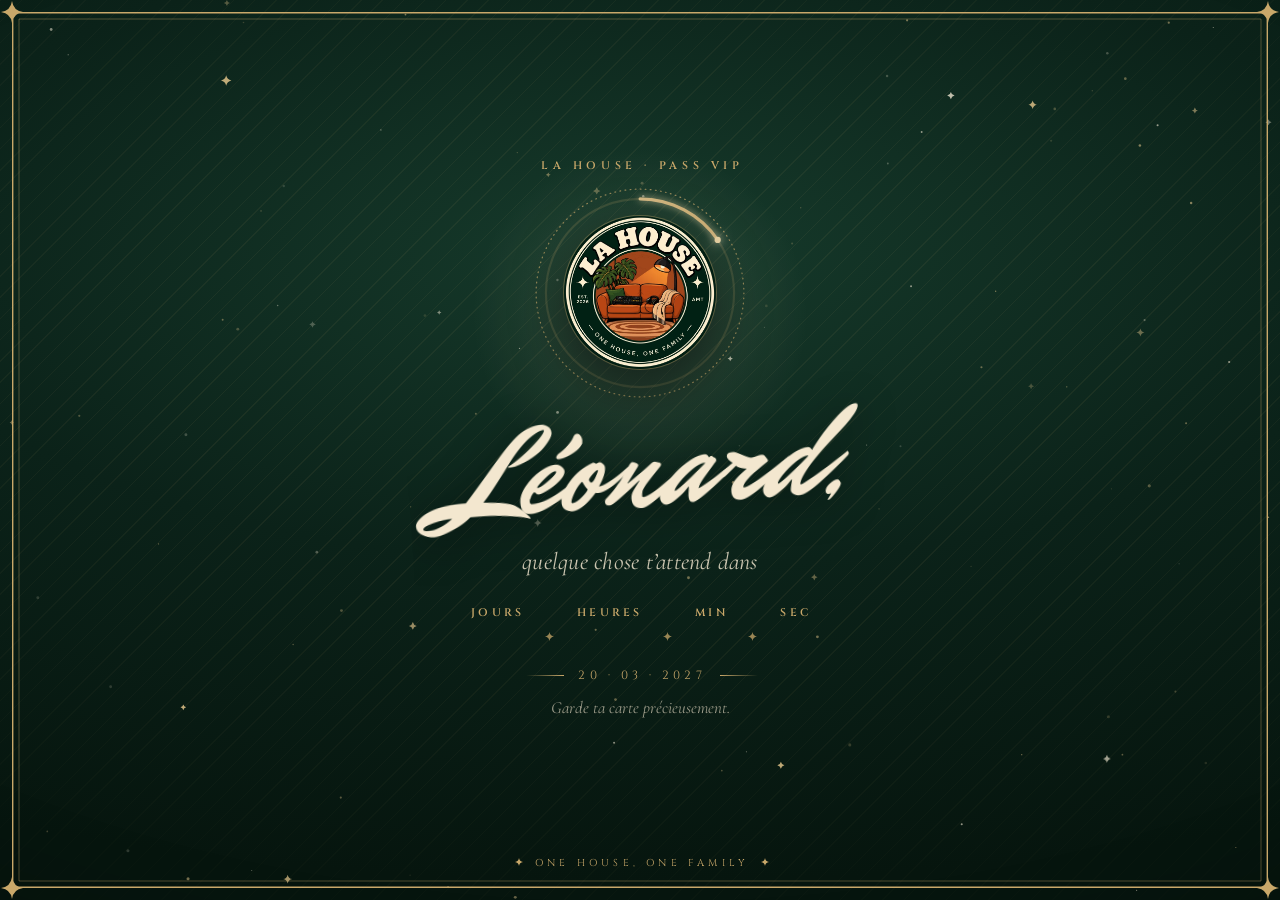
==== leonard/index.html @ ac660f89 "Compte à rebours LA HOUSE (Zacharie et Léonard) Co-Authored-By: Claude Opus 5.5 <noreply@anthropic.c" ====
<!doctype html>
<html lang="fr">
<head>
<meta charset="utf-8">
<meta name="viewport" content="width=device-width, initial-scale=1, viewport-fit=cover">
<meta name="theme-color" content="#0b2219">
<meta name="robots" content="noindex">
<title>LA HOUSE · Léonard</title>
<meta property="og:title" content="LA HOUSE · Pass VIP">
<meta property="og:description" content="Un jour, tu sauras.">
<link rel="icon" href="../assets/star.svg" type="image/svg+xml">
<link rel="apple-touch-icon" href="../assets/apple-touch-icon.png">
<link rel="preconnect" href="https://fonts.googleapis.com">
<link rel="preconnect" href="https://fonts.gstatic.com" crossorigin>
<link rel="stylesheet" href="https://fonts.googleapis.com/css2?family=Cinzel:wght@400;600;700&family=Cormorant+Garamond:ital,wght@0,400;0,500;0,600;1,400;1,500&family=Mr+Dafoe&display=swap">
<link rel="stylesheet" href="../assets/style.css">
<link rel="preload" as="image" href="../assets/logo.webp">
</head>
<body>
<div class="stripes"></div>
<canvas id="sky" aria-hidden="true"></canvas>
<div class="glow"></div>
<div class="vignette"></div>
<div class="frame" aria-hidden="true">
  <svg><rect class="r1" pathLength="1"/><rect class="r2" pathLength="1"/></svg>
  <span class="corner tl"></span><span class="corner tr"></span><span class="corner bl"></span><span class="corner br"></span>
</div>

<main class="stage">
  <p class="kicker rv" style="--d:.2s">La House · Pass VIP</p>

  <div class="emblem">
    <div class="halo"></div>
    <svg class="ring" viewBox="0 0 100 100" aria-hidden="true">
      <defs><linearGradient id="goldGrad" x1="0" y1="0" x2="1" y2="1"><stop offset="0" stop-color="#fff3d6"/><stop offset="1" stop-color="#c9a86a"/></linearGradient></defs>
      <circle class="dots" cx="50" cy="50" r="53"/>
      <circle class="track" cx="50" cy="50" r="48"/>
      <circle class="prog" cx="50" cy="50" r="48" pathLength="100"/>
      <circle class="spark" cx="50" cy="2" r="1.6"/>
    </svg>
    <img src="../assets/logo.webp" alt="LA HOUSE" width="600" height="600">
  </div>

  <h1 class="name">Léonard,</h1>
  <p class="lead rv" style="--d:2.2s">quelque chose t’attend dans</p>

  <div class="countdown rv" style="--d:1.4s" role="timer" aria-label="Compte à rebours jusqu'au 20 mars 2027">
    <div class="unit d"><div class="num"></div><span class="lbl">Jours</span></div>
    <span class="sep"></span>
    <div class="unit h"><div class="num"></div><span class="lbl">Heures</span></div>
    <span class="sep"></span>
    <div class="unit m"><div class="num"></div><span class="lbl">Min</span></div>
    <span class="sep"></span>
    <div class="unit s"><div class="num"></div><span class="lbl">Sec</span></div>
  </div>

  <p class="open">C'est l'heure.<small>Reviens très vite ici…</small></p>

  <p class="date rv" style="--d:2.5s">20 · 03 · 2027</p>
  <p class="hint rv" style="--d:2.8s">Garde ta carte précieusement.</p>
</main>

<p class="motto rv" style="--d:3s"><i></i>One house, one family<i></i></p>

<script src="../assets/config.js"></script>
<script src="../assets/app.js"></script>
</body>
</html>
---- assets/style.css ----
:root {
  --g0: #06150e;
  --g1: #0b2219;
  --g2: #0f2a1f;
  --gold: #c9a86a;
  --gold-l: #ecd6a6;
  --cream: #f3e7cf;
  --ease: cubic-bezier(.2, .8, .2, 1);
}

*, *::before, *::after { box-sizing: border-box; }

html { background: var(--g0); }

body {
  margin: 0;
  min-height: 100vh;
  min-height: 100svh;
  overflow-x: hidden;
  overscroll-behavior: none;
  color: var(--cream);
  font-family: "Cormorant Garamond", Georgia, serif;
  background:
    radial-gradient(120% 70% at 50% 28%, #163a2b 0%, var(--g1) 50%, var(--g0) 100%) fixed;
  -webkit-tap-highlight-color: transparent;
  -webkit-font-smoothing: antialiased;
  user-select: none;
  -webkit-user-select: none;
}

/* ---------- Décor ---------- */

#sky, .stripes, .glow, .frame, .vignette {
  position: fixed;
  inset: 0;
  pointer-events: none;
}

#sky { z-index: 1; width: 100%; height: 100%; }

.stripes {
  z-index: 0;
  background: repeating-linear-gradient(135deg, rgba(201, 168, 106, .07) 0 1px, transparent 1px 15px);
  background-size: 200% 200%;
  -webkit-mask-image: radial-gradient(120% 90% at 50% 40%, #000 30%, transparent 85%);
  mask-image: radial-gradient(120% 90% at 50% 40%, #000 30%, transparent 85%);
  animation: drift 60s linear infinite;
}

@keyframes drift { to { background-position: 212px 212px; } }

.glow {
  z-index: 1;
  background: radial-gradient(circle 240px at var(--x, 50%) var(--y, 35%), rgba(236, 214, 166, .15), transparent 70%);
  mix-blend-mode: screen;
}

.vignette {
  z-index: 3;
  background: radial-gradient(140% 100% at 50% 45%, transparent 55%, rgba(0, 0, 0, .45) 100%);
}

.frame {
  z-index: 4;
  inset: calc(12px + env(safe-area-inset-top)) calc(12px + env(safe-area-inset-right)) calc(12px + env(safe-area-inset-bottom)) calc(12px + env(safe-area-inset-left));
}

.frame svg { width: 100%; height: 100%; display: block; overflow: visible; }

.frame rect {
  fill: none;
  stroke: var(--gold);
  stroke-dasharray: 1;
  stroke-dashoffset: 1;
}

.frame .r1 { stroke-width: 1.4; }
.frame .r2 { stroke-width: .6; opacity: .6; }

.go .frame rect { animation: draw 1.8s var(--ease) forwards; }
.go .frame .r2 { animation-delay: .25s; }

@keyframes draw { to { stroke-dashoffset: 0; } }

.corner {
  position: absolute;
  width: 22px;
  height: 22px;
  margin: -11px;
  color: var(--gold);
  transform: scale(0) rotate(-90deg);
}

.corner svg { width: 100%; height: 100%; display: block; }
.corner.tl { top: 0; left: 0; }
.corner.tr { top: 0; right: 0; }
.corner.bl { bottom: 0; left: 0; }
.corner.br { bottom: 0; right: 0; }

.go .corner { animation: pop .9s var(--ease) 1.3s forwards; }

@keyframes pop { to { transform: scale(1) rotate(0); } }

/* ---------- Scène ---------- */

.stage {
  position: relative;
  z-index: 5;
  min-height: 100vh;
  min-height: 100svh;
  display: flex;
  flex-direction: column;
  align-items: center;
  justify-content: center;
  text-align: center;
  padding: calc(54px + env(safe-area-inset-top)) 30px calc(78px + env(safe-area-inset-bottom));
}

.rv { opacity: 0; transform: translateY(16px); filter: blur(8px); }

.go .rv { animation: rise 1.2s var(--ease) var(--d, 0s) forwards; }

@keyframes rise { to { opacity: 1; transform: none; filter: blur(0); } }

.kicker {
  margin: 0 0 22px;
  font-family: "Cinzel", serif;
  font-size: 11px;
  font-weight: 600;
  letter-spacing: .42em;
  text-transform: uppercase;
  color: var(--gold);
  padding-left: .42em;
}

/* Emblème */

.emblem {
  position: relative;
  width: min(42vw, 196px);
  aspect-ratio: 1;
  margin-bottom: 6px;
}

.emblem img {
  position: absolute;
  inset: 11%;
  width: 78%;
  height: 78%;
  border-radius: 50%;
  box-shadow: 0 0 0 1px rgba(201, 168, 106, .35), 0 18px 50px rgba(0, 0, 0, .5);
}

.go .emblem img { animation: emblemIn 1.6s var(--ease) .35s both, float 6s ease-in-out 2s infinite; }

@keyframes emblemIn {
  from { transform: scale(.6) rotate(-25deg); opacity: 0; filter: blur(10px) brightness(2); }
  to { transform: none; opacity: 1; filter: none; }
}

@keyframes float { 50% { transform: translateY(-5px); } }

.halo {
  position: absolute;
  inset: -18%;
  border-radius: 50%;
  background: radial-gradient(circle, rgba(236, 214, 166, .28) 0%, rgba(201, 168, 106, .08) 40%, transparent 68%);
  opacity: 0;
}

.go .halo { animation: halo 4s ease-in-out 1s infinite; }

@keyframes halo { 0%, 100% { opacity: .55; transform: scale(.94); } 50% { opacity: 1; transform: scale(1.04); } }

.ring { position: absolute; inset: 0; width: 100%; height: 100%; overflow: visible; }

.ring .dots {
  fill: none;
  stroke: var(--gold);
  stroke-width: .6;
  stroke-dasharray: .4 2.2;
  stroke-linecap: round;
  opacity: .7;
  transform-origin: 50% 50%;
  animation: spin 50s linear infinite;
}

.ring .track { fill: none; stroke: rgba(201, 168, 106, .18); stroke-width: 1.1; }

.ring .prog {
  fill: none;
  stroke: url(#goldGrad);
  stroke-width: 1.6;
  stroke-linecap: round;
  stroke-dasharray: 100;
  stroke-dashoffset: 100;
  transform: rotate(-90deg);
  transform-origin: 50% 50%;
  transition: stroke-dashoffset 2.6s var(--ease) 1.2s;
  filter: drop-shadow(0 0 2px rgba(236, 214, 166, .8));
}

.ring .spark { fill: var(--gold-l); filter: drop-shadow(0 0 3px #fff3d6); opacity: 0; transition: opacity .6s 3.6s; }
.go .ring .spark { opacity: 1; }

@keyframes spin { to { transform: rotate(360deg); } }

/* Prénom */

.name {
  margin: 4px 0 0;
  font-family: "Mr Dafoe", cursive;
  font-weight: 400;
  font-size: clamp(66px, 20vw, 128px);
  line-height: 1.05;
  padding: 0 .25em .08em;
  transform: rotate(-4deg);
  background: linear-gradient(105deg, var(--cream) 0%, var(--cream) 42%, #fff8e6 48%, var(--gold-l) 52%, var(--cream) 58%, var(--cream) 100%);
  background-size: 300% 100%;
  background-position: 100% 0;
  -webkit-background-clip: text;
  background-clip: text;
  color: transparent;
  clip-path: inset(-20% 100% -20% 0);
  filter: drop-shadow(0 6px 22px rgba(0, 0, 0, .45));
}

.go .name {
  animation: write 1.7s cubic-bezier(.6, .1, .3, 1) .9s forwards, shine 5s ease-in-out 3s infinite;
}

@keyframes write { to { clip-path: inset(-20% -10% -20% 0); } }
@keyframes shine { 0% { background-position: 100% 0; } 45%, 100% { background-position: 0 0; } }

.lead {
  margin: 2px 0 20px;
  font-style: italic;
  font-size: clamp(19px, 5.2vw, 24px);
  color: rgba(243, 231, 207, .82);
  letter-spacing: .01em;
}

/* Compte à rebours */

.countdown { display: flex; align-items: flex-start; justify-content: center; gap: clamp(4px, 2vw, 20px); }

.unit { display: flex; flex-direction: column; align-items: center; min-width: 0; }

.num {
  display: flex;
  font-family: "Cormorant Garamond", Georgia, serif;
  font-weight: 500;
  font-size: clamp(36px, 11.2vw, 82px);
  line-height: 1;
  font-variant-numeric: lining-nums tabular-nums;
}

.digit {
  position: relative;
  width: .56em;
  height: 1.08em;
  overflow: hidden;
  -webkit-mask-image: linear-gradient(transparent 0, #000 22%, #000 78%, transparent 100%);
  mask-image: linear-gradient(transparent 0, #000 22%, #000 78%, transparent 100%);
}

.digit span {
  position: absolute;
  inset: 0;
  display: flex;
  align-items: center;
  justify-content: center;
  background: linear-gradient(180deg, #fffaf0 10%, var(--cream) 45%, var(--gold-l) 100%);
  -webkit-background-clip: text;
  background-clip: text;
  color: transparent;
}

.digit .in { animation: dIn .62s var(--ease) both; }
.digit .out { animation: dOut .55s var(--ease) both; }
.digit .in.fast { animation-duration: .14s; }
.digit .out.fast { animation-duration: .12s; }

@keyframes dIn { from { transform: translateY(-75%) scaleY(1.2); opacity: 0; filter: blur(5px); } }
@keyframes dOut { to { transform: translateY(70%) scaleY(1.2); opacity: 0; filter: blur(5px); } }

.lbl {
  margin-top: 9px;
  font-family: "Cinzel", serif;
  font-size: clamp(9px, 2.5vw, 11px);
  font-weight: 600;
  letter-spacing: .3em;
  padding-left: .3em;
  text-transform: uppercase;
  color: var(--gold);
}

.sep {
  width: 9px;
  height: 9px;
  margin-top: clamp(18px, 5.4vw, 36px);
  color: var(--gold);
  opacity: .75;
  flex: none;
}

.sep svg { display: block; width: 100%; height: 100%; }

.unit.s .lbl { transition: color .3s, text-shadow .3s; }
.unit.s.beat .lbl { color: var(--gold-l); text-shadow: 0 0 10px rgba(236, 214, 166, .9); transition: none; }

.date {
  display: flex;
  align-items: center;
  gap: 14px;
  margin: 26px 0 0;
  font-family: "Cinzel", serif;
  font-size: 12px;
  letter-spacing: .34em;
  padding-left: .34em;
  color: var(--gold);
}

.date::before, .date::after { content: ""; width: 38px; height: 1px; background: linear-gradient(90deg, transparent, var(--gold)); }
.date::after { transform: scaleX(-1); }

.hint {
  margin: 14px 0 0;
  font-style: italic;
  font-size: 17px;
  color: rgba(243, 231, 207, .62);
}

/* Devise */

.motto {
  position: fixed;
  z-index: 5;
  left: 0;
  right: 0;
  bottom: calc(30px + env(safe-area-inset-bottom));
  display: flex;
  justify-content: center;
  align-items: center;
  gap: 12px;
  margin: 0;
  font-family: "Cinzel", serif;
  font-size: 10px;
  letter-spacing: .42em;
  padding-left: .42em;
  text-transform: uppercase;
  color: var(--gold);
}

.motto svg { width: 8px; height: 8px; }

/* Arrivée à zéro */

.open { display: none; }
.is-open .open { display: block; }
.is-open .countdown, .is-open .lead, .is-open .hint { display: none; }

.open {
  margin: 4px 0 0;
  font-family: "Cormorant Garamond", serif;
  font-weight: 500;
  font-size: clamp(40px, 11vw, 70px);
  line-height: 1.05;
  background: linear-gradient(180deg, #fffaf0, var(--gold-l));
  -webkit-background-clip: text;
  background-clip: text;
  color: transparent;
}

.open small { display: block; margin-top: 12px; font-size: .36em; font-style: italic; color: var(--cream); -webkit-text-fill-color: var(--cream); }

/* Écrans bas (téléphone à l'horizontale) */

@media (max-height: 560px) {
  .stage { padding-top: 40px; padding-bottom: 60px; }
  .emblem { width: 110px; }
  .kicker { margin-bottom: 10px; }
  .name { font-size: 60px; }
  .lead { margin-bottom: 10px; }
  .date { margin-top: 14px; }
  .hint { display: none; }
  .motto { bottom: 22px; }
}

@media (prefers-reduced-motion: reduce) {
  *, *::before, *::after { animation-duration: .01s !important; animation-delay: 0s !important; animation-iteration-count: 1 !important; transition-duration: .01s !important; transition-delay: 0s !important; }
}
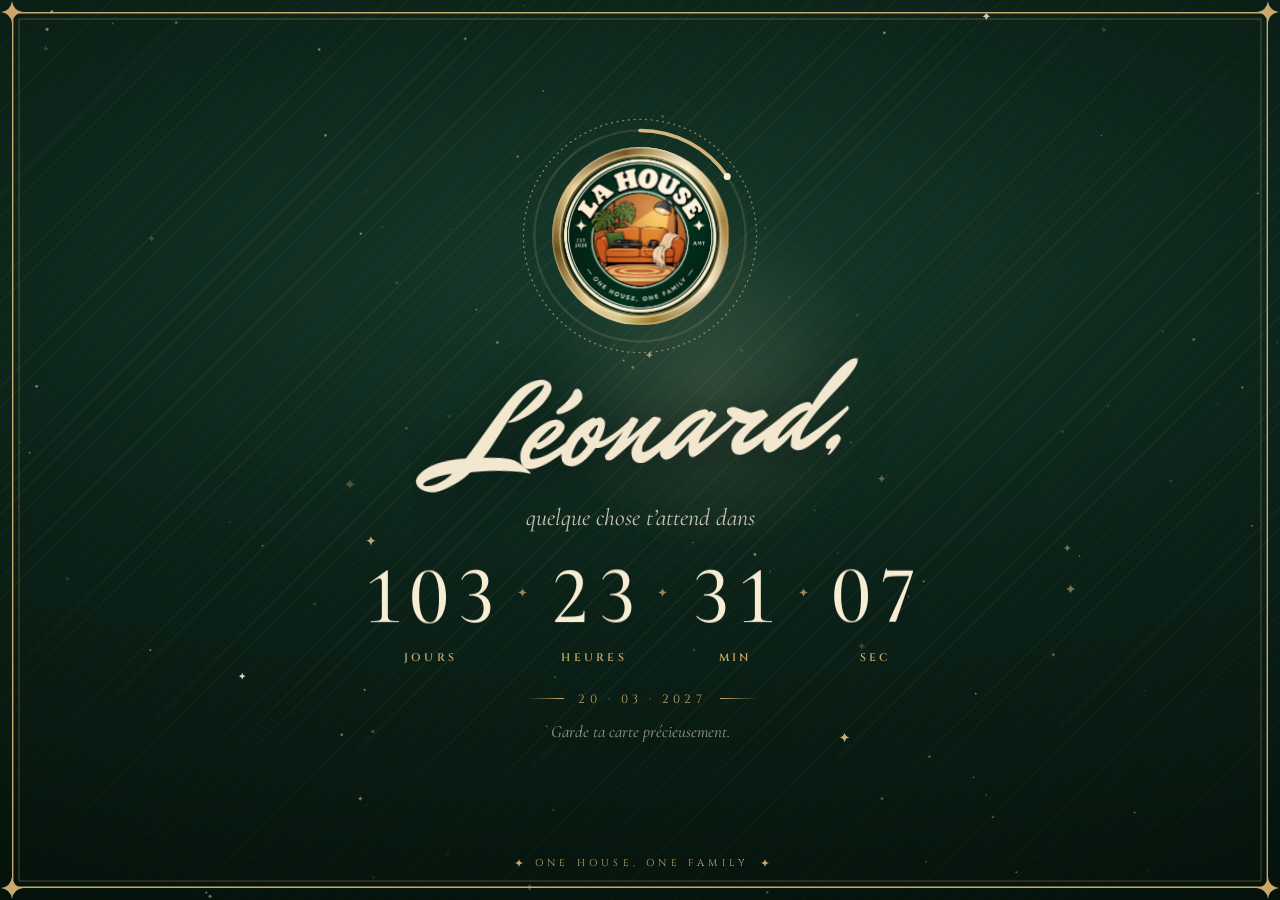
==== commit 9366f093: "Médaille 3D en métal, compteur mécanique, vibrations iPhone, corrections - Compteur : défilement méc" ====
--- a/leonard/index.html
+++ b/leonard/index.html
@@ -6,7 +6,7 @@
 <meta name="theme-color" content="#0b2219">
 <meta name="robots" content="noindex">
 <title>LA HOUSE · Léonard</title>
-<meta property="og:title" content="LA HOUSE · Pass VIP">
+<meta property="og:title" content="LA HOUSE">
 <meta property="og:description" content="Un jour, tu sauras.">
 <link rel="icon" href="../assets/star.svg" type="image/svg+xml">
 <link rel="apple-touch-icon" href="../assets/apple-touch-icon.png">
@@ -27,8 +27,6 @@
 </div>
 
 <main class="stage">
-  <p class="kicker rv" style="--d:.2s">La House · Pass VIP</p>
-
   <div class="emblem">
     <div class="halo"></div>
     <svg class="ring" viewBox="0 0 100 100" aria-hidden="true">
@@ -38,7 +36,7 @@
       <circle class="prog" cx="50" cy="50" r="48" pathLength="100"/>
       <circle class="spark" cx="50" cy="2" r="1.6"/>
     </svg>
-    <img src="../assets/logo.webp" alt="LA HOUSE" width="600" height="600">
+    <div class="medal" role="img" aria-label="Médaille LA HOUSE"><div class="coin"><div class="face front"><img src="../assets/logo.webp" alt="" width="600" height="600" draggable="false"><div class="glare"></div><div class="shine"></div></div><div class="face back"><img src="../assets/logo.webp" alt="" width="600" height="600" draggable="false"><div class="glare"></div><div class="shine"></div></div></div></div>
   </div>
 
   <h1 class="name">Léonard,</h1>
--- a/assets/style.css
+++ b/assets/style.css
@@ -6,6 +6,7 @@
   --gold-l: #ecd6a6;
   --cream: #f3e7cf;
   --ease: cubic-bezier(.2, .8, .2, 1);
+  --cell: 1.08em;
 }
 
 *, *::before, *::after { box-sizing: border-box; }
@@ -18,14 +19,16 @@
   min-height: 100svh;
   overflow-x: hidden;
   overscroll-behavior: none;
+  touch-action: manipulation;
   color: var(--cream);
   font-family: "Cormorant Garamond", Georgia, serif;
-  background:
-    radial-gradient(120% 70% at 50% 28%, #163a2b 0%, var(--g1) 50%, var(--g0) 100%) fixed;
+  background: radial-gradient(120% 70% at 50% 30%, #163a2b 0%, var(--g1) 50%, var(--g0) 100%) fixed;
   -webkit-tap-highlight-color: transparent;
   -webkit-font-smoothing: antialiased;
+  -webkit-text-size-adjust: 100%;
   user-select: none;
   -webkit-user-select: none;
+  -webkit-touch-callout: none;
 }
 
 /* ---------- Décor ---------- */
@@ -38,20 +41,32 @@
 
 #sky { z-index: 1; width: 100%; height: 100%; }
 
+/* Rayures : un grand calque qui glisse d'exactement une période, donc sans aucune coupure */
 .stripes {
   z-index: 0;
-  background: repeating-linear-gradient(135deg, rgba(201, 168, 106, .07) 0 1px, transparent 1px 15px);
-  background-size: 200% 200%;
+  overflow: hidden;
   -webkit-mask-image: radial-gradient(120% 90% at 50% 40%, #000 30%, transparent 85%);
   mask-image: radial-gradient(120% 90% at 50% 40%, #000 30%, transparent 85%);
-  animation: drift 60s linear infinite;
-}
-
-@keyframes drift { to { background-position: 212px 212px; } }
+}
+
+.stripes::before {
+  content: "";
+  position: absolute;
+  top: -40px;
+  left: -40px;
+  width: calc(100% + 80px);
+  height: calc(100% + 80px);
+  background: repeating-linear-gradient(135deg, rgba(201, 168, 106, .075) 0 1px, transparent 1px 15px);
+  animation: drift 6s linear infinite;
+  will-change: transform;
+}
+
+/* 15px entre deux rayures à 45° = 21,2132px à l'horizontale */
+@keyframes drift { to { transform: translate3d(21.2132px, 0, 0); } }
 
 .glow {
   z-index: 1;
-  background: radial-gradient(circle 240px at var(--x, 50%) var(--y, 35%), rgba(236, 214, 166, .15), transparent 70%);
+  background: radial-gradient(circle 240px at var(--x, 50%) var(--y, 35%), rgba(236, 214, 166, .14), transparent 70%);
   mix-blend-mode: screen;
 }
 
@@ -67,13 +82,7 @@
 
 .frame svg { width: 100%; height: 100%; display: block; overflow: visible; }
 
-.frame rect {
-  fill: none;
-  stroke: var(--gold);
-  stroke-dasharray: 1;
-  stroke-dashoffset: 1;
-}
-
+.frame rect { fill: none; stroke: var(--gold); stroke-dasharray: 1; stroke-dashoffset: 1; }
 .frame .r1 { stroke-width: 1.4; }
 .frame .r2 { stroke-width: .6; opacity: .6; }
 
@@ -113,58 +122,28 @@
   align-items: center;
   justify-content: center;
   text-align: center;
-  padding: calc(54px + env(safe-area-inset-top)) 30px calc(78px + env(safe-area-inset-bottom));
+  padding: calc(48px + env(safe-area-inset-top)) 30px calc(80px + env(safe-area-inset-bottom));
 }
 
 .rv { opacity: 0; transform: translateY(16px); filter: blur(8px); }
-
 .go .rv { animation: rise 1.2s var(--ease) var(--d, 0s) forwards; }
 
 @keyframes rise { to { opacity: 1; transform: none; filter: blur(0); } }
 
-.kicker {
-  margin: 0 0 22px;
-  font-family: "Cinzel", serif;
-  font-size: 11px;
-  font-weight: 600;
-  letter-spacing: .42em;
-  text-transform: uppercase;
-  color: var(--gold);
-  padding-left: .42em;
-}
-
-/* Emblème */
+/* ---------- Médaille 3D ---------- */
 
 .emblem {
   position: relative;
-  width: min(42vw, 196px);
+  width: min(50vw, 220px);
   aspect-ratio: 1;
-  margin-bottom: 6px;
-}
-
-.emblem img {
-  position: absolute;
-  inset: 11%;
-  width: 78%;
-  height: 78%;
-  border-radius: 50%;
-  box-shadow: 0 0 0 1px rgba(201, 168, 106, .35), 0 18px 50px rgba(0, 0, 0, .5);
-}
-
-.go .emblem img { animation: emblemIn 1.6s var(--ease) .35s both, float 6s ease-in-out 2s infinite; }
-
-@keyframes emblemIn {
-  from { transform: scale(.6) rotate(-25deg); opacity: 0; filter: blur(10px) brightness(2); }
-  to { transform: none; opacity: 1; filter: none; }
-}
-
-@keyframes float { 50% { transform: translateY(-5px); } }
+  margin-bottom: 4px;
+}
 
 .halo {
   position: absolute;
-  inset: -18%;
+  inset: -16%;
   border-radius: 50%;
-  background: radial-gradient(circle, rgba(236, 214, 166, .28) 0%, rgba(201, 168, 106, .08) 40%, transparent 68%);
+  background: radial-gradient(circle, rgba(236, 214, 166, .26) 0%, rgba(201, 168, 106, .08) 40%, transparent 68%);
   opacity: 0;
 }
 
@@ -172,7 +151,7 @@
 
 @keyframes halo { 0%, 100% { opacity: .55; transform: scale(.94); } 50% { opacity: 1; transform: scale(1.04); } }
 
-.ring { position: absolute; inset: 0; width: 100%; height: 100%; overflow: visible; }
+.ring { position: absolute; inset: 0; width: 100%; height: 100%; overflow: visible; pointer-events: none; }
 
 .ring .dots {
   fill: none;
@@ -197,21 +176,85 @@
   transform: rotate(-90deg);
   transform-origin: 50% 50%;
   transition: stroke-dashoffset 2.6s var(--ease) 1.2s;
-  filter: drop-shadow(0 0 2px rgba(236, 214, 166, .8));
-}
-
-.ring .spark { fill: var(--gold-l); filter: drop-shadow(0 0 3px #fff3d6); opacity: 0; transition: opacity .6s 3.6s; }
+}
+
+.ring .spark { fill: #fff3d6; opacity: 0; transition: opacity .6s 3.6s; }
 .go .ring .spark { opacity: 1; }
 
 @keyframes spin { to { transform: rotate(360deg); } }
 
-/* Prénom */
+.medal {
+  position: absolute;
+  inset: 10%;
+  perspective: 800px;
+  touch-action: none;
+  cursor: grab;
+  opacity: 0;
+  transform: scale(.55);
+  -webkit-tap-highlight-color: transparent;
+}
+
+.medal:active { cursor: grabbing; }
+
+.go .medal { animation: medalIn 1.4s var(--ease) .3s forwards; }
+
+@keyframes medalIn { to { opacity: 1; transform: none; } }
+
+.coin {
+  position: absolute;
+  inset: 0;
+  transform-style: preserve-3d;
+  -webkit-transform-style: preserve-3d;
+  will-change: transform;
+}
+
+.face, .rim { position: absolute; inset: 0; border-radius: 50%; }
+
+.face {
+  overflow: hidden;
+  backface-visibility: hidden;
+  -webkit-backface-visibility: hidden;
+  padding: 5.5%;
+  background: conic-gradient(from var(--a, 0deg), #6e5020, #f6e2aa, #a5803c, #fff5d6, #8a6a2c, #e9cf91, #74561f, #f0d89c, #6e5020);
+  box-shadow: inset 0 0 0 1px rgba(255, 240, 200, .5), inset 0 0 6px rgba(0, 0, 0, .35);
+}
+
+.face.back { transform: rotateY(180deg) translateZ(var(--t, 5px)); }
+.face.front { transform: translateZ(var(--t, 5px)); }
+
+.face img {
+  display: block;
+  width: 100%;
+  height: 100%;
+  border-radius: 50%;
+  box-shadow: 0 0 0 1.5px #5c431a, 0 0 0 3px rgba(255, 238, 196, .55);
+  pointer-events: none;
+  -webkit-user-drag: none;
+}
+
+.glare, .shine { position: absolute; inset: 0; border-radius: 50%; pointer-events: none; }
+
+.glare {
+  background: radial-gradient(circle at var(--gx, 30%) var(--gy, 25%), rgba(255, 255, 255, .62), rgba(255, 255, 255, .12) 30%, rgba(255, 255, 255, 0) 55%);
+  mix-blend-mode: soft-light;
+}
+
+.shine {
+  background: linear-gradient(var(--ga, 115deg), transparent 38%, rgba(255, 250, 235, .32) 47%, rgba(255, 255, 255, .5) 50%, rgba(255, 250, 235, .32) 53%, transparent 62%);
+  background-size: 260% 260%;
+  background-position: var(--sx, 50%) 50%;
+  mix-blend-mode: overlay;
+}
+
+.rim { background: linear-gradient(100deg, #5a3f14, #c9a35b 30%, #f4dfa6 50%, #b18b45 70%, #5a3f14); }
+
+/* ---------- Prénom ---------- */
 
 .name {
-  margin: 4px 0 0;
+  margin: 6px 0 0;
   font-family: "Mr Dafoe", cursive;
   font-weight: 400;
-  font-size: clamp(66px, 20vw, 128px);
+  font-size: clamp(64px, 19.5vw, 128px);
   line-height: 1.05;
   padding: 0 .25em .08em;
   transform: rotate(-4deg);
@@ -225,9 +268,7 @@
   filter: drop-shadow(0 6px 22px rgba(0, 0, 0, .45));
 }
 
-.go .name {
-  animation: write 1.7s cubic-bezier(.6, .1, .3, 1) .9s forwards, shine 5s ease-in-out 3s infinite;
-}
+.go .name { animation: write 1.7s cubic-bezier(.6, .1, .3, 1) .9s forwards, shine 5s ease-in-out 3s infinite; }
 
 @keyframes write { to { clip-path: inset(-20% -10% -20% 0); } }
 @keyframes shine { 0% { background-position: 100% 0; } 45%, 100% { background-position: 0 0; } }
@@ -237,14 +278,13 @@
   font-style: italic;
   font-size: clamp(19px, 5.2vw, 24px);
   color: rgba(243, 231, 207, .82);
-  letter-spacing: .01em;
-}
-
-/* Compte à rebours */
+}
+
+/* ---------- Compte à rebours ---------- */
 
 .countdown { display: flex; align-items: flex-start; justify-content: center; gap: clamp(4px, 2vw, 20px); }
 
-.unit { display: flex; flex-direction: column; align-items: center; min-width: 0; }
+.unit { display: flex; flex-direction: column; align-items: center; }
 
 .num {
   display: flex;
@@ -258,28 +298,26 @@
 .digit {
   position: relative;
   width: .56em;
-  height: 1.08em;
+  height: var(--cell);
   overflow: hidden;
   -webkit-mask-image: linear-gradient(transparent 0, #000 22%, #000 78%, transparent 100%);
   mask-image: linear-gradient(transparent 0, #000 22%, #000 78%, transparent 100%);
 }
 
-.digit span {
-  position: absolute;
-  inset: 0;
+.digit > span, .strip > span {
   display: flex;
   align-items: center;
   justify-content: center;
-  background: linear-gradient(180deg, #fffaf0 10%, var(--cream) 45%, var(--gold-l) 100%);
-  -webkit-background-clip: text;
-  background-clip: text;
-  color: transparent;
-}
+  height: var(--cell);
+  color: #f7ecd4;
+}
+
+.digit > span { position: absolute; left: 0; right: 0; top: 0; }
+
+.strip { position: absolute; left: 0; right: 0; top: 0; display: block; will-change: transform; }
 
 .digit .in { animation: dIn .62s var(--ease) both; }
 .digit .out { animation: dOut .55s var(--ease) both; }
-.digit .in.fast { animation-duration: .14s; }
-.digit .out.fast { animation-duration: .12s; }
 
 @keyframes dIn { from { transform: translateY(-75%) scaleY(1.2); opacity: 0; filter: blur(5px); } }
 @keyframes dOut { to { transform: translateY(70%) scaleY(1.2); opacity: 0; filter: blur(5px); } }
@@ -298,7 +336,7 @@
 .sep {
   width: 9px;
   height: 9px;
-  margin-top: clamp(18px, 5.4vw, 36px);
+  margin-top: clamp(16px, 5vw, 36px);
   color: var(--gold);
   opacity: .75;
   flex: none;
@@ -324,14 +362,9 @@
 .date::before, .date::after { content: ""; width: 38px; height: 1px; background: linear-gradient(90deg, transparent, var(--gold)); }
 .date::after { transform: scaleX(-1); }
 
-.hint {
-  margin: 14px 0 0;
-  font-style: italic;
-  font-size: 17px;
-  color: rgba(243, 231, 207, .62);
-}
-
-/* Devise */
+.hint { margin: 14px 0 0; font-style: italic; font-size: 17px; color: rgba(243, 231, 207, .62); }
+
+/* ---------- Devise ---------- */
 
 .motto {
   position: fixed;
@@ -350,11 +383,12 @@
   padding-left: .42em;
   text-transform: uppercase;
   color: var(--gold);
-}
-
-.motto svg { width: 8px; height: 8px; }
-
-/* Arrivée à zéro */
+  pointer-events: none;
+}
+
+.motto svg { width: 8px; height: 8px; display: block; }
+
+/* ---------- Arrivée à zéro ---------- */
 
 .open { display: none; }
 .is-open .open { display: block; }
@@ -362,29 +396,36 @@
 
 .open {
   margin: 4px 0 0;
-  font-family: "Cormorant Garamond", serif;
   font-weight: 500;
   font-size: clamp(40px, 11vw, 70px);
   line-height: 1.05;
-  background: linear-gradient(180deg, #fffaf0, var(--gold-l));
-  -webkit-background-clip: text;
-  background-clip: text;
-  color: transparent;
-}
-
-.open small { display: block; margin-top: 12px; font-size: .36em; font-style: italic; color: var(--cream); -webkit-text-fill-color: var(--cream); }
-
-/* Écrans bas (téléphone à l'horizontale) */
-
-@media (max-height: 560px) {
-  .stage { padding-top: 40px; padding-bottom: 60px; }
-  .emblem { width: 110px; }
-  .kicker { margin-bottom: 10px; }
-  .name { font-size: 60px; }
-  .lead { margin-bottom: 10px; }
-  .date { margin-top: 14px; }
+  color: var(--gold-l);
+}
+
+.open small { display: block; margin-top: 12px; font-size: .36em; font-style: italic; color: var(--cream); }
+
+/* Retour haptique iPhone (interrupteur invisible) */
+.hap { position: fixed; left: -200px; top: 0; width: 1px; height: 1px; opacity: 0; pointer-events: none; overflow: hidden; }
+
+/* ---------- Écrans bas (téléphone à l'horizontale) ---------- */
+
+@media (max-width: 340px) {
+  .num { font-size: 33px; }
+  .stage { padding-left: 24px; padding-right: 24px; }
+}
+
+/* Téléphone à l'horizontale : tout tient sur un écran, sans défilement */
+@media (max-height: 560px) and (orientation: landscape) {
+  .stage { padding: calc(22px + env(safe-area-inset-top)) 40px calc(36px + env(safe-area-inset-bottom)); }
+  .emblem { width: min(30vh, 110px); }
+  .name { font-size: min(15vh, 54px); margin-top: 0; }
+  .lead { margin: 0 0 6px; font-size: 17px; }
+  .num { font-size: min(11vh, 40px); }
+  .lbl { margin-top: 4px; }
+  .sep { margin-top: min(4vh, 16px); }
+  .date { margin-top: 10px; font-size: 11px; }
   .hint { display: none; }
-  .motto { bottom: 22px; }
+  .motto { bottom: calc(18px + env(safe-area-inset-bottom)); }
 }
 
 @media (prefers-reduced-motion: reduce) {
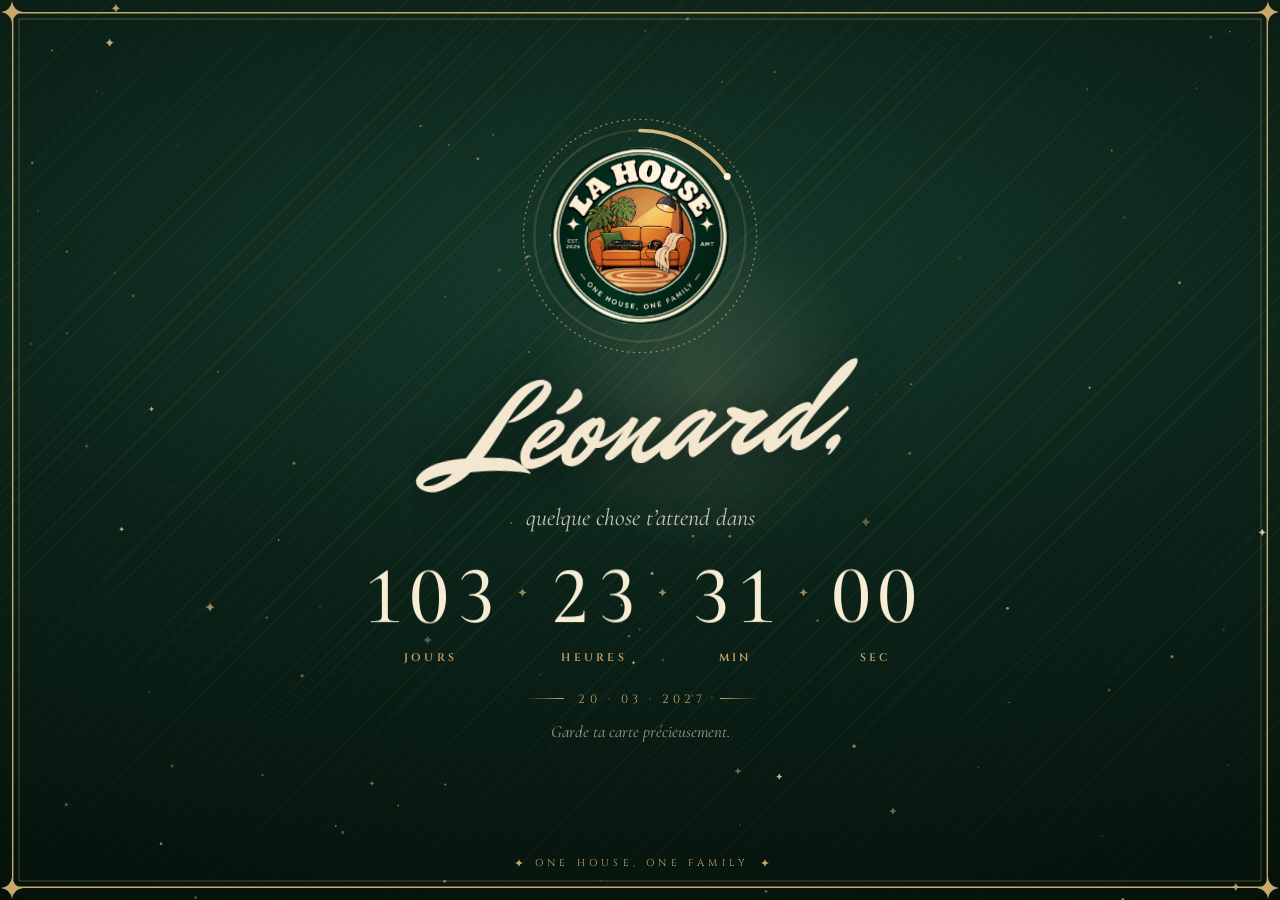
==== commit f438cb0a: "Forcer le rechargement des fichiers (anti-cache) Co-Authored-By: Claude Opus 5.5 <noreply@anthropic." ====
--- a/leonard/index.html
+++ b/leonard/index.html
@@ -13,8 +13,8 @@
 <link rel="preconnect" href="https://fonts.googleapis.com">
 <link rel="preconnect" href="https://fonts.gstatic.com" crossorigin>
 <link rel="stylesheet" href="https://fonts.googleapis.com/css2?family=Cinzel:wght@400;600;700&family=Cormorant+Garamond:ital,wght@0,400;0,500;0,600;1,400;1,500&family=Mr+Dafoe&display=swap">
-<link rel="stylesheet" href="../assets/style.css">
-<link rel="preload" as="image" href="../assets/logo.webp">
+<link rel="stylesheet" href="../assets/style.css?v=1794800007">
+<link rel="preload" as="image" href="../assets/logo.webp?v=1794800007">
 </head>
 <body>
 <div class="stripes"></div>
@@ -36,7 +36,7 @@
       <circle class="prog" cx="50" cy="50" r="48" pathLength="100"/>
       <circle class="spark" cx="50" cy="2" r="1.6"/>
     </svg>
-    <div class="medal" role="img" aria-label="Médaille LA HOUSE"><div class="coin"><div class="face front"><img src="../assets/logo.webp" alt="" width="600" height="600" draggable="false"><div class="glare"></div><div class="shine"></div></div><div class="face back"><img src="../assets/logo.webp" alt="" width="600" height="600" draggable="false"><div class="glare"></div><div class="shine"></div></div></div></div>
+    <div class="medal" role="img" aria-label="Médaille LA HOUSE"><div class="coin"><div class="face front"><img src="../assets/logo.webp?v=1794800007" alt="" width="600" height="600" draggable="false"><div class="glare"></div><div class="shine"></div></div><div class="face back"><img src="../assets/logo.webp?v=1794800007" alt="" width="600" height="600" draggable="false"><div class="glare"></div><div class="shine"></div></div></div></div>
   </div>
 
   <h1 class="name">Léonard,</h1>
@@ -60,7 +60,7 @@
 
 <p class="motto rv" style="--d:3s"><i></i>One house, one family<i></i></p>
 
-<script src="../assets/config.js"></script>
-<script src="../assets/app.js"></script>
+<script src="../assets/config.js?v=1794800007"></script>
+<script src="../assets/app.js?v=1794800007"></script>
 </body>
 </html>
--- a/assets/style.css
+++ b/assets/style.css
@@ -11,13 +11,16 @@
 
 *, *::before, *::after { box-sizing: border-box; }
 
-html { background: var(--g0); }
+/* La page ne défile jamais : tout est figé à la taille de l'écran (iPhone compris) */
+html { background: var(--g0); height: 100%; overflow: hidden; overscroll-behavior: none; }
 
 body {
   margin: 0;
-  min-height: 100vh;
-  min-height: 100svh;
-  overflow-x: hidden;
+  position: fixed;
+  inset: 0;
+  width: 100%;
+  height: 100%;
+  overflow: hidden;
   overscroll-behavior: none;
   touch-action: manipulation;
   color: var(--cream);
@@ -115,8 +118,8 @@
 .stage {
   position: relative;
   z-index: 5;
-  min-height: 100vh;
-  min-height: 100svh;
+  height: 100%;
+  overflow: hidden;
   display: flex;
   flex-direction: column;
   align-items: center;
@@ -214,9 +217,7 @@
   overflow: hidden;
   backface-visibility: hidden;
   -webkit-backface-visibility: hidden;
-  padding: 5.5%;
-  background: conic-gradient(from var(--a, 0deg), #6e5020, #f6e2aa, #a5803c, #fff5d6, #8a6a2c, #e9cf91, #74561f, #f0d89c, #6e5020);
-  box-shadow: inset 0 0 0 1px rgba(255, 240, 200, .5), inset 0 0 6px rgba(0, 0, 0, .35);
+  background: #021f13;
 }
 
 .face.back { transform: rotateY(180deg) translateZ(var(--t, 5px)); }
@@ -227,7 +228,6 @@
   width: 100%;
   height: 100%;
   border-radius: 50%;
-  box-shadow: 0 0 0 1.5px #5c431a, 0 0 0 3px rgba(255, 238, 196, .55);
   pointer-events: none;
   -webkit-user-drag: none;
 }
@@ -246,7 +246,7 @@
   mix-blend-mode: overlay;
 }
 
-.rim { background: linear-gradient(100deg, #5a3f14, #c9a35b 30%, #f4dfa6 50%, #b18b45 70%, #5a3f14); }
+.rim { background: linear-gradient(100deg, #01130b, #0f2a1f 30%, #6f8a76 48%, #f3e7cf 50%, #6f8a76 52%, #0f2a1f 70%, #01130b); }
 
 /* ---------- Prénom ---------- */
 
@@ -405,7 +405,6 @@
 .open small { display: block; margin-top: 12px; font-size: .36em; font-style: italic; color: var(--cream); }
 
 /* Retour haptique iPhone (interrupteur invisible) */
-.hap { position: fixed; left: -200px; top: 0; width: 1px; height: 1px; opacity: 0; pointer-events: none; overflow: hidden; }
 
 /* ---------- Écrans bas (téléphone à l'horizontale) ---------- */
 
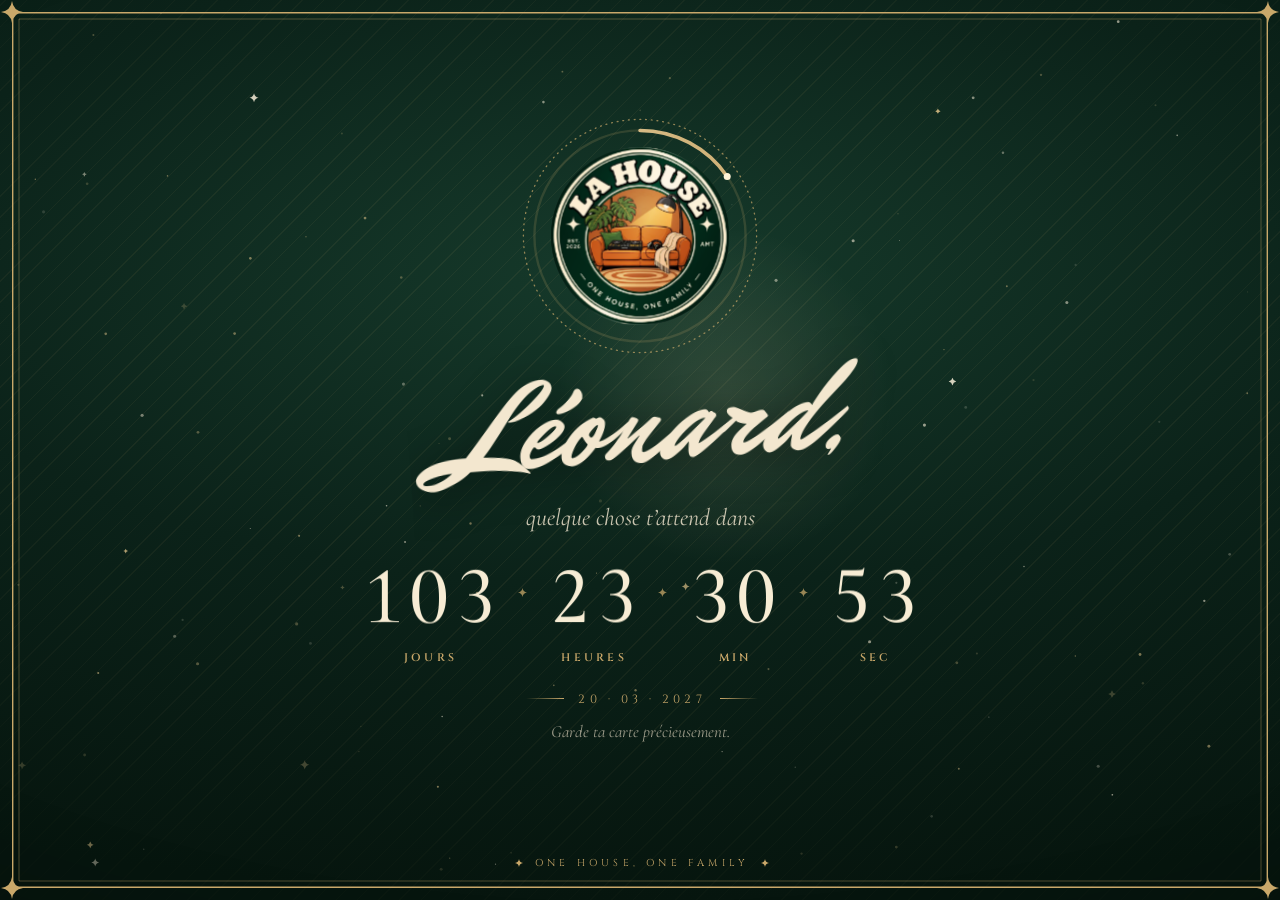
==== commit 3df12d17: "Vibrations iPhone : page cliquable sous Safari, interrupteur relié par htmlFor Co-Authored-By: Claud" ====
--- a/leonard/index.html
+++ b/leonard/index.html
@@ -13,8 +13,8 @@
 <link rel="preconnect" href="https://fonts.googleapis.com">
 <link rel="preconnect" href="https://fonts.gstatic.com" crossorigin>
 <link rel="stylesheet" href="https://fonts.googleapis.com/css2?family=Cinzel:wght@400;600;700&family=Cormorant+Garamond:ital,wght@0,400;0,500;0,600;1,400;1,500&family=Mr+Dafoe&display=swap">
-<link rel="stylesheet" href="../assets/style.css?v=1794800007">
-<link rel="preload" as="image" href="../assets/logo.webp?v=1794800007">
+<link rel="stylesheet" href="../assets/style.css?v=1794829815">
+<link rel="preload" as="image" href="../assets/logo.webp?v=1794829815">
 </head>
 <body>
 <div class="stripes"></div>
@@ -36,7 +36,7 @@
       <circle class="prog" cx="50" cy="50" r="48" pathLength="100"/>
       <circle class="spark" cx="50" cy="2" r="1.6"/>
     </svg>
-    <div class="medal" role="img" aria-label="Médaille LA HOUSE"><div class="coin"><div class="face front"><img src="../assets/logo.webp?v=1794800007" alt="" width="600" height="600" draggable="false"><div class="glare"></div><div class="shine"></div></div><div class="face back"><img src="../assets/logo.webp?v=1794800007" alt="" width="600" height="600" draggable="false"><div class="glare"></div><div class="shine"></div></div></div></div>
+    <div class="medal" role="img" aria-label="Médaille LA HOUSE"><div class="coin"><div class="face front"><img src="../assets/logo.webp?v=1794829815" alt="" width="600" height="600" draggable="false"><div class="glare"></div><div class="shine"></div></div><div class="face back"><img src="../assets/logo.webp?v=1794829815" alt="" width="600" height="600" draggable="false"><div class="glare"></div><div class="shine"></div></div></div></div>
   </div>
 
   <h1 class="name">Léonard,</h1>
@@ -60,7 +60,7 @@
 
 <p class="motto rv" style="--d:3s"><i></i>One house, one family<i></i></p>
 
-<script src="../assets/config.js?v=1794800007"></script>
-<script src="../assets/app.js?v=1794800007"></script>
+<script src="../assets/config.js?v=1794829815"></script>
+<script src="../assets/app.js?v=1794829815"></script>
 </body>
 </html>
--- a/assets/style.css
+++ b/assets/style.css
@@ -427,6 +427,11 @@
   .motto { bottom: calc(18px + env(safe-area-inset-bottom)); }
 }
 
+/* iPhone : rend toute la page "cliquable", indispensable pour les vibrations */
+@media (hover: none) {
+  body, .medal { cursor: pointer; }
+}
+
 @media (prefers-reduced-motion: reduce) {
   *, *::before, *::after { animation-duration: .01s !important; animation-delay: 0s !important; animation-iteration-count: 1 !important; transition-duration: .01s !important; transition-delay: 0s !important; }
 }
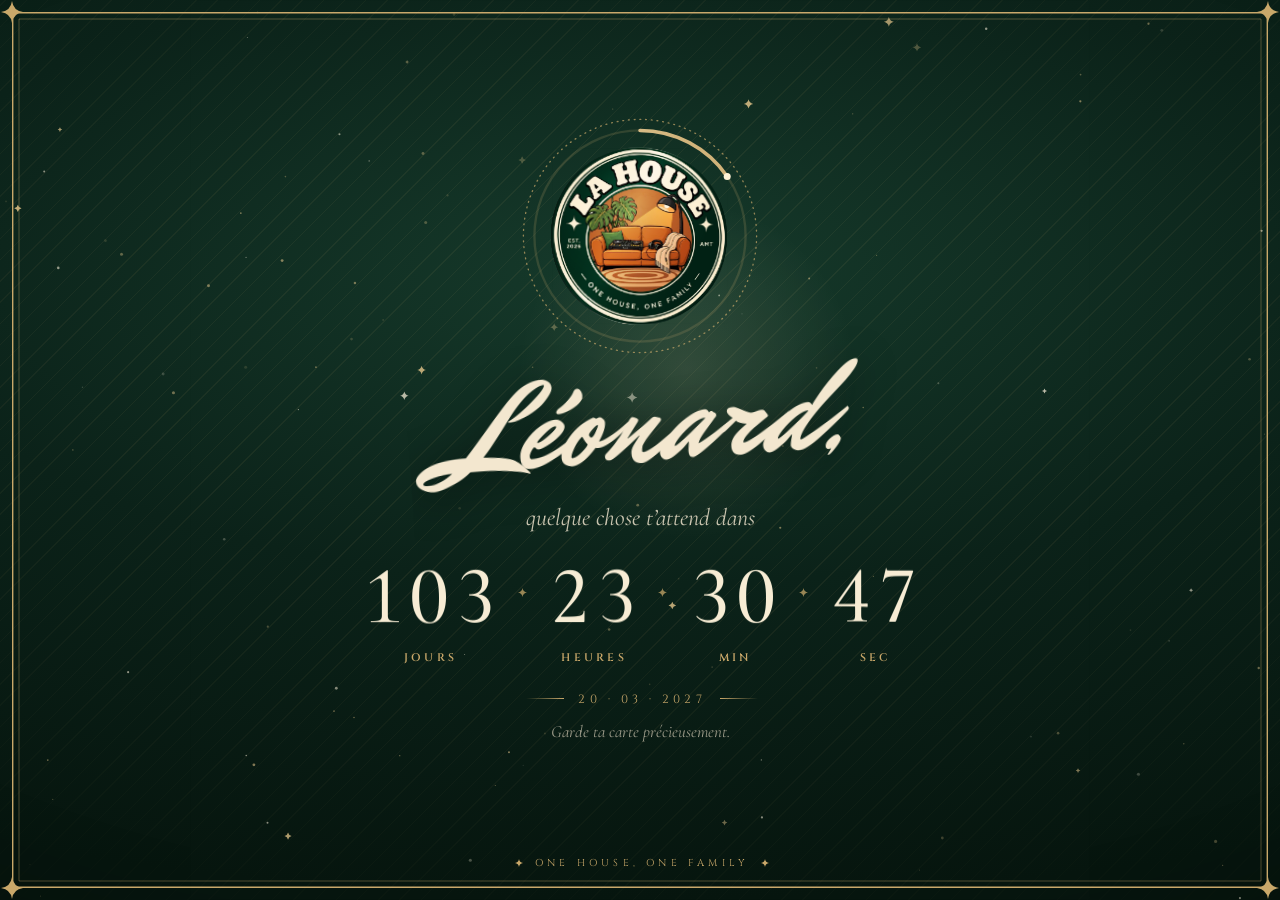
==== commit 3c1d6085: "Vibrations iPhone : interrupteurs natifs invisibles sous le doigt Co-Authored-By: Claude Opus 5.5 <n" ====
--- a/leonard/index.html
+++ b/leonard/index.html
@@ -13,8 +13,8 @@
 <link rel="preconnect" href="https://fonts.googleapis.com">
 <link rel="preconnect" href="https://fonts.gstatic.com" crossorigin>
 <link rel="stylesheet" href="https://fonts.googleapis.com/css2?family=Cinzel:wght@400;600;700&family=Cormorant+Garamond:ital,wght@0,400;0,500;0,600;1,400;1,500&family=Mr+Dafoe&display=swap">
-<link rel="stylesheet" href="../assets/style.css?v=1794829815">
-<link rel="preload" as="image" href="../assets/logo.webp?v=1794829815">
+<link rel="stylesheet" href="../assets/style.css?v=1794830788">
+<link rel="preload" as="image" href="../assets/logo.webp?v=1794830788">
 </head>
 <body>
 <div class="stripes"></div>
@@ -27,6 +27,7 @@
 </div>
 
 <main class="stage">
+  <input class="hap-sw" type="checkbox" switch tabindex="-1" aria-hidden="true">
   <div class="emblem">
     <div class="halo"></div>
     <svg class="ring" viewBox="0 0 100 100" aria-hidden="true">
@@ -36,7 +37,7 @@
       <circle class="prog" cx="50" cy="50" r="48" pathLength="100"/>
       <circle class="spark" cx="50" cy="2" r="1.6"/>
     </svg>
-    <div class="medal" role="img" aria-label="Médaille LA HOUSE"><div class="coin"><div class="face front"><img src="../assets/logo.webp?v=1794829815" alt="" width="600" height="600" draggable="false"><div class="glare"></div><div class="shine"></div></div><div class="face back"><img src="../assets/logo.webp?v=1794829815" alt="" width="600" height="600" draggable="false"><div class="glare"></div><div class="shine"></div></div></div></div>
+    <div class="medal" role="img" aria-label="Médaille LA HOUSE"><input class="hap-sw" type="checkbox" switch tabindex="-1" aria-hidden="true"><div class="coin"><div class="face front"><img src="../assets/logo.webp?v=1794830788" alt="" width="600" height="600" draggable="false"><div class="glare"></div><div class="shine"></div></div><div class="face back"><img src="../assets/logo.webp?v=1794830788" alt="" width="600" height="600" draggable="false"><div class="glare"></div><div class="shine"></div></div></div></div>
   </div>
 
   <h1 class="name">Léonard,</h1>
@@ -60,7 +61,7 @@
 
 <p class="motto rv" style="--d:3s"><i></i>One house, one family<i></i></p>
 
-<script src="../assets/config.js?v=1794829815"></script>
-<script src="../assets/app.js?v=1794829815"></script>
+<script src="../assets/config.js?v=1794830788"></script>
+<script src="../assets/app.js?v=1794830788"></script>
 </body>
 </html>
--- a/assets/style.css
+++ b/assets/style.css
@@ -427,7 +427,25 @@
   .motto { bottom: calc(18px + env(safe-area-inset-bottom)); }
 }
 
-/* iPhone : rend toute la page "cliquable", indispensable pour les vibrations */
+/* Vibrations iPhone : de vrais interrupteurs natifs, invisibles, posés sous le doigt.
+   Quand on tape, c'est Safari lui-même qui bascule l'interrupteur et fait vibrer. */
+.hap-sw {
+  position: absolute;
+  inset: 0;
+  width: 100%;
+  height: 100%;
+  margin: 0;
+  padding: 0;
+  opacity: .002;
+  z-index: 0;
+  cursor: pointer;
+  -webkit-tap-highlight-color: transparent;
+}
+.medal .hap-sw { z-index: 3; border-radius: 50%; }
+.stage > *:not(.hap-sw) { position: relative; z-index: 1; }
+.stage > .emblem { position: relative; }
+
+/* iPhone : rend toute la page "cliquable" */
 @media (hover: none) {
   body, .medal { cursor: pointer; }
 }
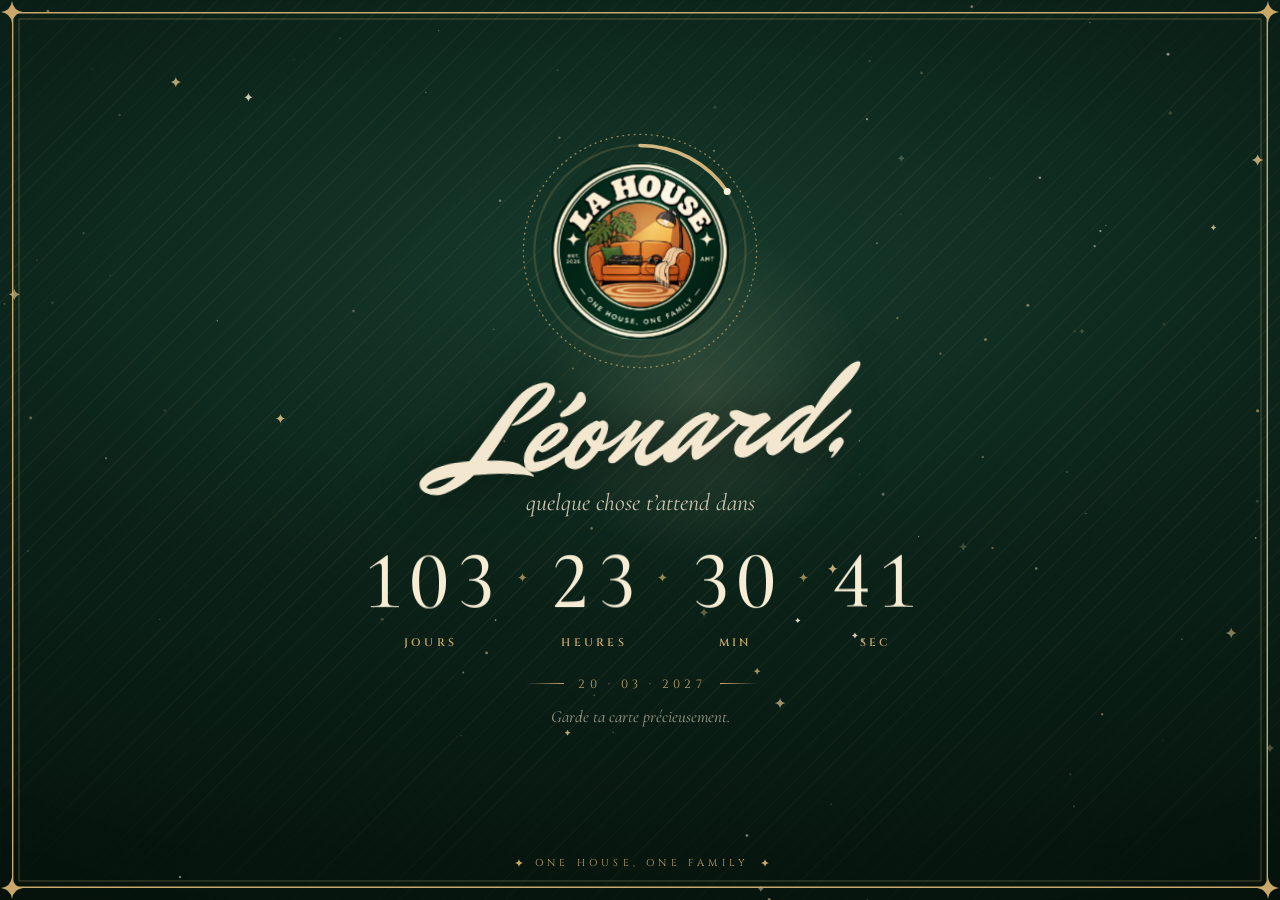
==== commit 6883a367: "Prénom écrit au stylo, lettre par lettre (même police) Co-Authored-By: Claude Opus 5.5 <noreply@anth" ====
--- a/leonard/index.html
+++ b/leonard/index.html
@@ -13,8 +13,8 @@
 <link rel="preconnect" href="https://fonts.googleapis.com">
 <link rel="preconnect" href="https://fonts.gstatic.com" crossorigin>
 <link rel="stylesheet" href="https://fonts.googleapis.com/css2?family=Cinzel:wght@400;600;700&family=Cormorant+Garamond:ital,wght@0,400;0,500;0,600;1,400;1,500&family=Mr+Dafoe&display=swap">
-<link rel="stylesheet" href="../assets/style.css?v=1794830788">
-<link rel="preload" as="image" href="../assets/logo.webp?v=1794830788">
+<link rel="stylesheet" href="../assets/style.css?v=1794830990">
+<link rel="preload" as="image" href="../assets/logo.webp?v=1794830990">
 </head>
 <body>
 <div class="stripes"></div>
@@ -37,10 +37,10 @@
       <circle class="prog" cx="50" cy="50" r="48" pathLength="100"/>
       <circle class="spark" cx="50" cy="2" r="1.6"/>
     </svg>
-    <div class="medal" role="img" aria-label="Médaille LA HOUSE"><input class="hap-sw" type="checkbox" switch tabindex="-1" aria-hidden="true"><div class="coin"><div class="face front"><img src="../assets/logo.webp?v=1794830788" alt="" width="600" height="600" draggable="false"><div class="glare"></div><div class="shine"></div></div><div class="face back"><img src="../assets/logo.webp?v=1794830788" alt="" width="600" height="600" draggable="false"><div class="glare"></div><div class="shine"></div></div></div></div>
+    <div class="medal" role="img" aria-label="Médaille LA HOUSE"><input class="hap-sw" type="checkbox" switch tabindex="-1" aria-hidden="true"><div class="coin"><div class="face front"><img src="../assets/logo.webp?v=1794830990" alt="" width="600" height="600" draggable="false"><div class="glare"></div><div class="shine"></div></div><div class="face back"><img src="../assets/logo.webp?v=1794830990" alt="" width="600" height="600" draggable="false"><div class="glare"></div><div class="shine"></div></div></div></div>
   </div>
 
-  <h1 class="name">Léonard,</h1>
+  <h1 class="name" aria-label="Léonard"><svg class="hand" viewBox="-252 -712 3583 899" style="width:3.5830em;height:0.8990em;--n:8" aria-hidden="true"><defs><linearGradient id="inkl" gradientUnits="userSpaceOnUse" x1="-3835" y1="0" x2="-252" y2="0"><stop offset="0" stop-color="#f3e7cf"/><stop offset=".42" stop-color="#f3e7cf"/><stop offset=".48" stop-color="#fff8e6"/><stop offset=".52" stop-color="#ecd6a6"/><stop offset=".58" stop-color="#f3e7cf"/><stop offset="1" stop-color="#f3e7cf"/><animate attributeName="x1" values="-3835;3331;3331" keyTimes="0;.45;1" dur="5s" begin="4s" repeatCount="indefinite"/><animate attributeName="x2" values="-252;6914;6914" keyTimes="0;.45;1" dur="5s" begin="4s" repeatCount="indefinite"/></linearGradient></defs><g fill="url(#inkl)" stroke="#f3e7cf"><path class="g" style="--i:0" pathLength="1" d="M189 -100Q261 -182 375.0 -320.0Q489 -458 543.0 -516.0Q597 -574 636 -604Q727 -672 821 -672Q842 -672 868.5 -655.0Q895 -638 895 -602Q895 -567 828 -494Q795 -458 732.5 -420.5Q670 -383 593 -360Q564 -355 550.5 -355.0Q537 -355 537.0 -358.0Q537 -361 544 -365Q628 -411 732.5 -504.0Q837 -597 837 -626Q837 -630 831.5 -630.0Q826 -630 819.5 -628.0Q813 -626 805.0 -624.0Q797 -622 771.0 -607.5Q745 -593 716.5 -571.5Q688 -550 645.5 -505.5Q603 -461 560 -403Q395 -172 346 -119Q338 -110 326 -97Q351 -94 401.0 -90.0Q451 -86 468.5 -83.5Q486 -81 520.0 -73.0Q554 -65 574 -53Q626 -21 674 34Q685 46 685.0 50.0Q685 54 682 54Q677 54 669 50Q654 46 625.5 39.0Q597 32 503.0 21.0Q409 10 330.5 10.0Q252 10 216 11Q163 61 67.0 104.0Q-29 147 -77.5 147.0Q-126 147 -169.0 121.5Q-212 96 -212 53Q-212 22 -165 -15Q-57 -100 189 -100ZM-157 82Q-157 92 -133 95Q-102 95 -80.0 91.5Q-58 88 -15.5 69.0Q27 50 74 13Q10 13 -73.5 36.0Q-157 59 -157 82Z"/><path class="g" style="--i:1" pathLength="1" d="M905 -302Q911 -302 911 -297Q911 -279 845.5 -230.0Q780 -181 758 -181Q755 -181 755 -183Q755 -195 817.0 -248.5Q879 -302 905 -302ZM692 18Q757 18 860.0 -37.5Q963 -93 1042.5 -155.0Q1122 -217 1172 -267Q1181 -275 1181 -282Q1181 -295 1172 -302Q1168 -299 1145.5 -283.0Q1123 -267 1112 -259Q955 -147 866.0 -102.5Q777 -58 701 -58Q689 -62 689.0 -78.5Q689 -95 705.0 -121.5Q721 -148 729 -148L739 -145Q747 -130 763.5 -130.0Q780 -130 831.5 -155.5Q883 -181 930.0 -222.5Q977 -264 977 -297Q977 -315 956.5 -334.0Q936 -353 912 -353Q858 -353 788.0 -310.5Q718 -268 666.5 -201.5Q615 -135 615 -76Q615 18 692 18ZM920 -409Q920 -418 937 -435Q981 -461 1014.0 -494.5Q1047 -528 1058 -548L1069 -568Q1079 -582 1095.0 -582.0Q1111 -582 1121.5 -564.0Q1132 -546 1132 -527L1130 -504Q1109 -465 1061 -438Q985 -394 935 -394Q920 -394 920 -409Z"/><path class="g" style="--i:2" pathLength="1" d="M1016 -44Q1048 -44 1095.0 -86.0Q1142 -128 1144 -144Q1132 -154 1118.5 -180.5Q1105 -207 1104 -207Q1073 -178 1049 -140Q1011 -76 1011 -52Q1011 -44 1016 -44ZM1232 -289Q1222 -289 1190.5 -258.0Q1159 -227 1159 -215Q1159 -212 1165.0 -203.0Q1171 -194 1174 -194Q1191 -194 1212.5 -235.0Q1234 -276 1234.0 -282.5Q1234 -289 1232 -289ZM1234 -160Q1262 -160 1321.5 -194.0Q1381 -228 1426 -262L1471 -297Q1480 -290 1480.0 -280.0Q1480 -270 1471 -262Q1306 -109 1221 -109Q1215 -109 1203 -111Q1090 20 1009 20Q955 12 941 -18Q933 -33 933 -56Q933 -122 1009.0 -213.5Q1085 -305 1200 -348Q1210 -348 1215.0 -343.5Q1220 -339 1224.0 -338.5Q1228 -338 1234.5 -342.5Q1241 -347 1252.0 -347.5Q1263 -348 1275 -335Q1291 -322 1291 -303Q1291 -247 1234 -160Z"/><path class="g" style="--i:3" pathLength="1" d="M1506 -331Q1514 -331 1532.5 -323.0Q1551 -315 1551 -305Q1551 -298 1546 -291L1471 -187Q1458 -171 1458.0 -169.0Q1458 -167 1459 -167L1464 -170Q1580 -251 1655 -312Q1669 -322 1678.5 -322.0Q1688 -322 1691 -320L1719 -312Q1729 -307 1729.0 -299.0Q1729 -291 1725 -286Q1706 -265 1681.5 -238.5Q1657 -212 1645.0 -198.5Q1633 -185 1618.0 -168.0Q1603 -151 1596.5 -142.0Q1590 -133 1582.0 -121.5Q1574 -110 1571 -102Q1565 -79 1565 -62Q1565 -53 1576.5 -53.0Q1588 -53 1618.5 -67.0Q1649 -81 1691.5 -110.0Q1734 -139 1804.5 -192.5Q1875 -246 1928 -283Q1937 -276 1937.0 -266.0Q1937 -256 1928 -248Q1896 -217 1847.0 -170.5Q1798 -124 1697.5 -46.0Q1597 32 1557 32Q1480 32 1480 -50Q1480 -81 1504 -115L1547 -174Q1553 -183 1553.0 -184.5Q1553 -186 1547 -181Q1373 -36 1325 -11Q1317 -6 1305 -6Q1272 -6 1272 -36Q1272 -46 1277 -54Q1351 -122 1381 -165Q1405 -189 1431.5 -232.0Q1458 -275 1476.5 -303.0Q1495 -331 1506 -331Z"/><path class="g" style="--i:4" pathLength="1" d="M1925 -42 1933 -106Q1933 -109 1931.5 -109.0Q1930 -109 1926 -105Q1913 -91 1893.0 -70.5Q1873 -50 1824.5 -15.5Q1776 19 1746 19Q1741 18 1733.5 15.5Q1726 13 1714.0 -1.0Q1702 -15 1702.0 -41.0Q1702 -67 1741.5 -120.5Q1781 -174 1836.0 -225.5Q1891 -277 1958.5 -315.0Q2026 -353 2076 -353Q2095 -352 2106 -326Q2116 -336 2124.0 -336.0Q2132 -336 2143 -324Q2149 -323 2155.0 -317.5Q2161 -312 2161.0 -302.0Q2161 -292 2147 -280Q2126 -254 2098.0 -221.0Q2070 -188 2058.0 -173.5Q2046 -159 2033 -141Q2011 -110 2009 -91Q2111 -140 2330 -302Q2339 -295 2339.0 -285.0Q2339 -275 2331.0 -268.0Q2323 -261 2311.5 -251.0Q2300 -241 2266.0 -212.0Q2232 -183 2200.5 -156.5Q2169 -130 2128.5 -97.5Q2088 -65 2056 -42Q1979 13 1960.0 13.0Q1941 13 1933.0 1.0Q1925 -11 1925 -42ZM1823 -84Q1835 -84 1896.5 -133.0Q1958 -182 2013 -231L2069 -280Q2073 -284 2073.0 -285.5Q2073 -287 2070 -287Q2032 -287 1971.0 -243.5Q1910 -200 1865.5 -151.5Q1821 -103 1821 -86Q1821 -84 1823 -84Z"/><path class="g" style="--i:5" pathLength="1" d="M2172 -187Q2227 -225 2287 -269Q2255 -291 2246 -312Q2243 -319 2243 -322Q2243 -342 2256.0 -348.5Q2269 -355 2298 -355Q2309 -355 2363.0 -328.0Q2417 -301 2431.5 -301.0Q2446 -301 2472.0 -309.5Q2498 -318 2513.5 -318.0Q2529 -318 2536 -311Q2561 -278 2561.0 -271.0Q2561 -264 2554.5 -259.5Q2548 -255 2513.5 -231.0Q2479 -207 2446.0 -182.0Q2413 -157 2384.0 -126.0Q2355 -95 2355 -76Q2355 -73 2360 -73Q2414 -73 2724 -292Q2731 -292 2731.0 -279.5Q2731 -267 2652.0 -193.5Q2573 -120 2473.5 -49.5Q2374 21 2329 21Q2259 21 2259 -49Q2259 -87 2284.5 -122.5Q2310 -158 2392 -218Q2375 -218 2346.0 -226.5Q2317 -235 2309 -247Q2283 -224 2219 -170Q2204 -159 2180.0 -159.0Q2156 -159 2156.0 -166.5Q2156 -174 2172 -187Z"/><path class="g" style="--i:6" pathLength="1" d="M2629 -84Q2641 -84 2702.5 -133.0Q2764 -182 2820 -231L2875 -280Q2879 -284 2879.0 -285.5Q2879 -287 2876 -287Q2838 -287 2777.0 -243.5Q2716 -200 2671.5 -151.5Q2627 -103 2627 -86Q2627 -84 2629 -84ZM2802 -69Q2802 -66 2808.5 -66.0Q2815 -66 2867 -96Q3003 -173 3187 -302Q3196 -295 3196.0 -285.0Q3196 -275 3186.0 -266.0Q3176 -257 3157.5 -240.0Q3139 -223 3087.0 -179.0Q3035 -135 2990 -99Q2872 -4 2816 13Q2798 18 2777 18Q2757 15 2740.5 3.0Q2724 -9 2724.0 -25.0Q2724 -41 2731.5 -72.5Q2739 -104 2739.0 -106.5Q2739 -109 2737.5 -109.0Q2736 -109 2732 -105Q2719 -91 2699.0 -70.5Q2679 -50 2630.5 -15.5Q2582 19 2552 19Q2547 18 2539.5 15.5Q2532 13 2520.0 -1.0Q2508 -15 2508.0 -41.0Q2508 -67 2547.0 -120.5Q2586 -174 2642.0 -225.5Q2698 -277 2765.0 -315.0Q2832 -353 2882 -353Q2900 -353 2912 -326Q2911 -333 2977.0 -416.5Q3043 -500 3133.5 -584.5Q3224 -669 3274 -669Q3291 -669 3291 -653Q3291 -628 3257.5 -585.0Q3224 -542 3185.5 -505.0Q3147 -468 3086 -412Q2945 -284 2873.5 -194.0Q2802 -104 2802 -69Z"/><path class="g" style="--i:7" pathLength="1" d="M3092 -85Q3102 -85 3105 -81Q3119 -64 3119 -54Q3119 -35 3081 9Q3028 70 3012 70Q3009 70 3009.0 67.0Q3009 64 3013 58Q3028 38 3033 29L3039 19Q3024 24 3015 24Q2997 21 2997 2Q2997 -28 3033.0 -56.5Q3069 -85 3092 -85Z"/></g></svg></h1>
   <p class="lead rv" style="--d:2.2s">quelque chose t’attend dans</p>
 
   <div class="countdown rv" style="--d:1.4s" role="timer" aria-label="Compte à rebours jusqu'au 20 mars 2027">
@@ -61,7 +61,7 @@
 
 <p class="motto rv" style="--d:3s"><i></i>One house, one family<i></i></p>
 
-<script src="../assets/config.js?v=1794830788"></script>
-<script src="../assets/app.js?v=1794830788"></script>
+<script src="../assets/config.js?v=1794830990"></script>
+<script src="../assets/app.js?v=1794830990"></script>
 </body>
 </html>
--- a/assets/style.css
+++ b/assets/style.css
@@ -252,26 +252,34 @@
 
 .name {
   margin: 6px 0 0;
-  font-family: "Mr Dafoe", cursive;
-  font-weight: 400;
   font-size: clamp(64px, 19.5vw, 128px);
-  line-height: 1.05;
-  padding: 0 .25em .08em;
+  line-height: 1;
+  display: flex;
+  justify-content: center;
   transform: rotate(-4deg);
-  background: linear-gradient(105deg, var(--cream) 0%, var(--cream) 42%, #fff8e6 48%, var(--gold-l) 52%, var(--cream) 58%, var(--cream) 100%);
-  background-size: 300% 100%;
-  background-position: 100% 0;
-  -webkit-background-clip: text;
-  background-clip: text;
-  color: transparent;
-  clip-path: inset(-20% 100% -20% 0);
   filter: drop-shadow(0 6px 22px rgba(0, 0, 0, .45));
 }
 
-.go .name { animation: write 1.7s cubic-bezier(.6, .1, .3, 1) .9s forwards, shine 5s ease-in-out 3s infinite; }
-
-@keyframes write { to { clip-path: inset(-20% -10% -20% 0); } }
-@keyframes shine { 0% { background-position: 100% 0; } 45%, 100% { background-position: 0 0; } }
+/* Le prénom s'écrit au stylo : chaque lettre est tracée, puis l'encre la remplit */
+.hand { display: block; overflow: visible; }
+
+.hand .g {
+  fill-opacity: 0;
+  stroke-width: 24;
+  stroke-linecap: round;
+  stroke-linejoin: round;
+  stroke-dasharray: 1;
+  stroke-dashoffset: 1;
+}
+
+.go .hand .g {
+  animation:
+    pen .55s cubic-bezier(.5, .05, .4, 1) calc(.9s + var(--i) * .16s) forwards,
+    ink .35s ease-out calc(1.32s + var(--i) * .16s) forwards;
+}
+
+@keyframes pen { to { stroke-dashoffset: 0; } }
+@keyframes ink { to { fill-opacity: 1; stroke-opacity: 0; } }
 
 .lead {
   margin: 2px 0 20px;
